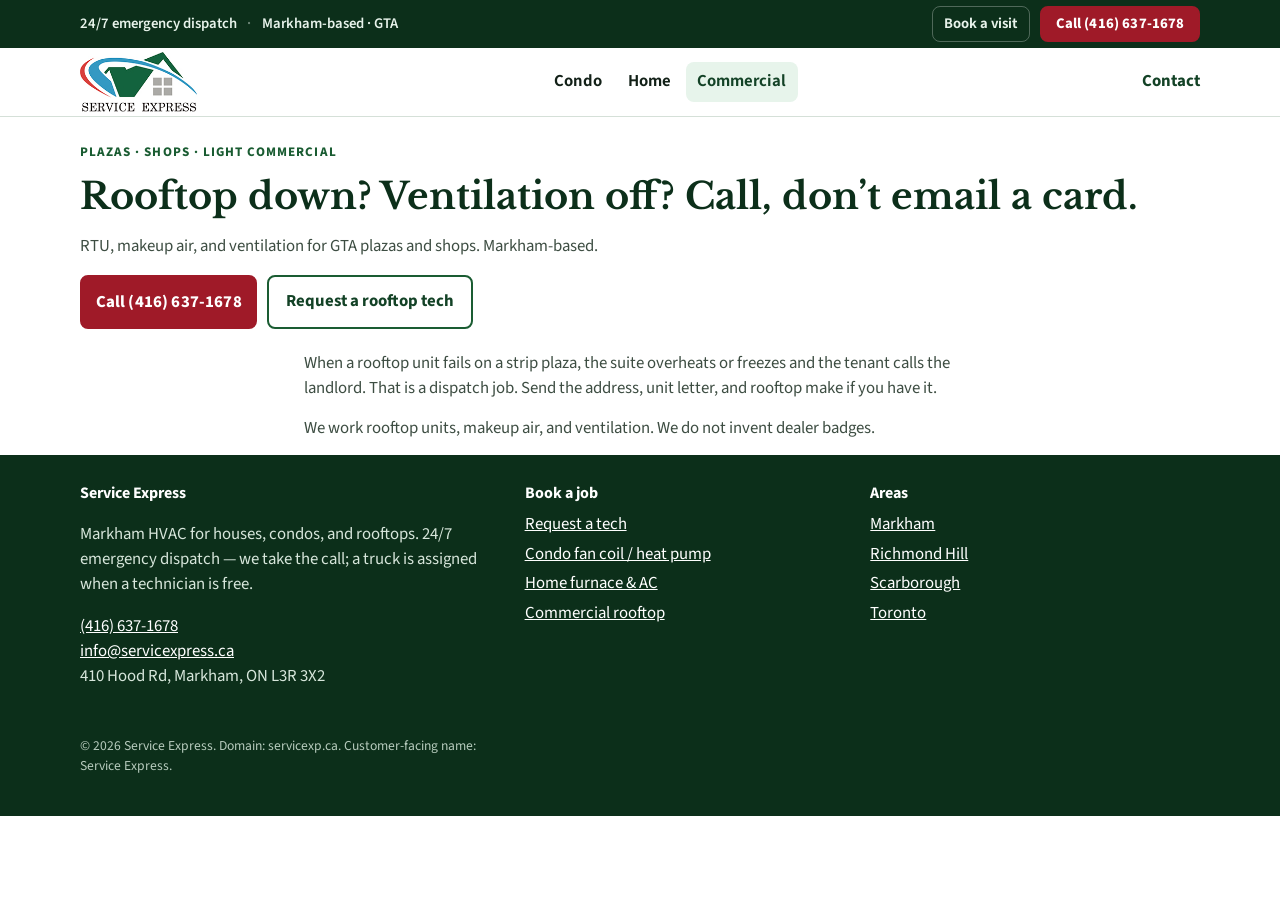
==== preview/pages/commercial-hvac-contractor-gta.html @ 5fd20556 "Rebuild Service Express ads landing as a GTA dispatch page Replace the four-card contact template wi" ====
<!doctype html>
<html lang="en-CA">
<head>
  <meta charset="utf-8">
  <meta name="viewport" content="width=device-width, initial-scale=1">
  <title>Commercial Rooftop HVAC GTA | Service Express</title>
  <meta name="description" content="RTU, makeup air, ventilation. Call (416) 637-1678.">
  <link rel="canonical" href="https://www.servicexp.ca/pages/commercial-hvac-contractor-gta">
  <link rel="preconnect" href="https://fonts.googleapis.com">
  <link rel="preconnect" href="https://fonts.gstatic.com" crossorigin>
  <link href="https://fonts.googleapis.com/css2?family=Libre+Baskerville:wght@700&family=Source+Sans+3:wght@450;600;650;700;750&display=swap" rel="stylesheet">
  <link rel="stylesheet" href="../assets/theme.css">
  <script type="application/ld+json">
{
  "@context": "https://schema.org",
  "@type": ["HVACBusiness", "LocalBusiness"],
  "name": "Service Express",
  "url": "https://www.servicexp.ca",
  "telephone": "+1-416-637-1678",
  "email": "info@servicexpress.ca",
  "address": {
    "@type": "PostalAddress",
    "streetAddress": "410 Hood Rd",
    "addressLocality": "Markham",
    "addressRegion": "ON",
    "postalCode": "L3R 3X2",
    "addressCountry": "CA"
  },
  "geo": { "@type": "GeoCoordinates", "latitude": 43.824766, "longitude": -79.336890 },
  "areaServed": ["Markham", "Richmond Hill", "Scarborough", "Toronto", "Greater Toronto Area"],
  "aggregateRating": { "@type": "AggregateRating", "ratingValue": "4.8", "bestRating": "5", "reviewCount": "400" }
}
</script>
</head>
<body>
  <a class="skip-link" href="#job-request">Skip to job request</a>
  <div class="sx-sticky">
    <div class="wrap">
      <div class="sx-sticky__meta">
        <span>24/7 emergency dispatch</span>
        <span class="sx-sticky__dot" aria-hidden="true">·</span>
        <span>Markham-based · GTA</span>
      </div>
      <div class="sx-sticky__meta">
        <a class="btn-ghost" href="../pages/contact-residential-commercial-hvac-company-gta.html#job-request">Book a visit</a>
        <a class="btn-call" href="tel:+14166371678">Call (416) 637-1678</a>
      </div>
    </div>
  </div>
  <header class="sx-header">
    <div class="wrap">
      <a class="logo" href="../index.html"><img src="../assets/logo.png" width="118" height="60" alt="Service Express"></a>
      <nav aria-label="Primary">
        <ul class="nav-doors">
          <li><a href="../pages/condo-hvac-repair-maintenance.html">Condo</a></li>
          <li><a href="../pages/residential-hvac-contractor-gta.html">Home</a></li>
          <li><a href="../pages/commercial-hvac-contractor-gta.html" aria-current="page">Commercial</a></li>
        </ul>
      </nav>
      <a class="nav-contact" href="../pages/contact-residential-commercial-hvac-company-gta.html">Contact</a>
      <button class="menu-toggle" type="button" data-menu-toggle aria-expanded="false" aria-controls="mobile-nav">Menu</button>
    </div>
    <div id="mobile-nav" class="nav-panel" data-nav-panel hidden>
      <a href="../pages/condo-hvac-repair-maintenance.html">Condo</a>
      <a href="../pages/residential-hvac-contractor-gta.html">Home</a>
      <a href="../pages/commercial-hvac-contractor-gta.html">Commercial</a>
      <a href="../pages/contact-residential-commercial-hvac-company-gta.html">Contact</a>
      <a href="tel:+14166371678">Call (416) 637-1678</a>
    </div>
  </header>
  <main id="main">

<section class="page-hero">
  <div class="wrap">
    <p class="kicker">Plazas · shops · light commercial</p>
    <h1>Rooftop down? Ventilation off? Call, don’t email a card.</h1>
    <p class="lede">RTU, makeup air, and ventilation for GTA plazas and shops. Markham-based.</p>
    <div class="hero__actions">
      <a class="btn-call" href="tel:+14166371678">Call (416) 637-1678</a>
      <a class="btn-outline" href="contact-residential-commercial-hvac-company-gta.html?job=commercial&amp;property=commercial#job-request">Request a rooftop tech</a>
    </div>
  </div>
</section>
<section>
  <div class="wrap prose"><p>When a rooftop unit fails on a strip plaza, the suite overheats or freezes and the tenant calls the landlord. That is a dispatch job. Send the address, unit letter, and rooftop make if you have it.</p><p>We work rooftop units, makeup air, and ventilation. We do not invent dealer badges.</p></div>
</section>

  </main>
  <footer class="sx-footer">
    <div class="wrap">
      <div>
        <h2>Service Express</h2>
        <p>Markham HVAC for houses, condos, and rooftops. 24/7 emergency dispatch — we take the call; a truck is assigned when a technician is free.</p>
        <p><a href="tel:+14166371678">(416) 637-1678</a><br><a href="mailto:info@servicexpress.ca">info@servicexpress.ca</a><br>410 Hood Rd, Markham, ON L3R 3X2</p>
      </div>
      <div>
        <h3>Book a job</h3>
        <ul>
          <li><a href="../pages/contact-residential-commercial-hvac-company-gta.html">Request a tech</a></li>
          <li><a href="../pages/condo-hvac-repair-maintenance.html">Condo fan coil / heat pump</a></li>
          <li><a href="../pages/residential-hvac-contractor-gta.html">Home furnace &amp; AC</a></li>
          <li><a href="../pages/commercial-hvac-contractor-gta.html">Commercial rooftop</a></li>
        </ul>
      </div>
      <div>
        <h3>Areas</h3>
        <ul>
          <li><a href="../pages/service-areas/hvac-contractor-markham-on.html">Markham</a></li>
          <li><a href="../pages/service-areas/hvac-contractor-richmond-hill-on.html">Richmond Hill</a></li>
          <li><a href="../pages/service-areas/hvac-contractor-scarborough-on.html">Scarborough</a></li>
          <li><a href="../pages/service-areas/hvac-contractor-toronto-on.html">Toronto</a></li>
        </ul>
      </div>
    </div>
    <div class="wrap legal">
      <p>© 2026 Service Express. Domain: servicexp.ca. Customer-facing name: Service Express.</p>
    </div>
  </footer>
  <div class="dock" role="navigation" aria-label="Call or book">
    <a class="btn-call" href="tel:+14166371678">Call (416) 637-1678</a>
    <a class="btn-primary" href="../pages/contact-residential-commercial-hvac-company-gta.html#job-request">Request a tech</a>
  </div>
  <script src="../assets/theme.js"></script>
</body>
</html>
---- preview/assets/theme.css ----
/* Service Express — dispatch theme. Green + house mark. Red only on Call. */
:root {
  --green-900: #0c2f1a;
  --green-800: #134226;
  --green-700: #1a5c32;
  --green-600: #217a3f;
  --green-500: #2d8f4b;
  --green-100: #e7f4eb;
  --green-50: #f3faf5;
  --ink: #122017;
  --ink-soft: #3d4d42;
  --line: #d5e0d8;
  --paper: #f6f8f6;
  --white: #ffffff;
  --call: #9f1a28;
  --call-hover: #7f1320;
  --call-ink: #ffffff;
  --focus: #134226;
  --shadow: 0 10px 28px rgba(12, 47, 26, 0.08);
  --radius: 12px;
  --max: 1120px;
  --sticky-h: 48px;
  --header-h: 68px;
  --font: "Source Sans 3", "Segoe UI", sans-serif;
  --display: "Libre Baskerville", Georgia, serif;
}

*,
*::before,
*::after { box-sizing: border-box; }

html { scroll-behavior: smooth; }

body {
  margin: 0;
  color: var(--ink);
  background: var(--white);
  font-family: var(--font);
  font-size: 1.05rem;
  line-height: 1.5;
  padding-top: var(--sticky-h);
  padding-bottom: 72px;
}

@media (min-width: 800px) {
  body { padding-bottom: 0; }
}

img { max-width: 100%; height: auto; display: block; }
a { color: var(--green-700); }
a:hover { color: var(--green-800); }

.skip-link {
  position: absolute;
  left: -999px;
  top: 0;
  background: var(--green-800);
  color: #fff;
  padding: 0.5rem 0.8rem;
  z-index: 80;
}
.skip-link:focus { left: 0.5rem; top: 0.5rem; }

.wrap {
  width: min(var(--max), calc(100% - 2rem));
  margin-inline: auto;
}

/* Utility / sticky dispatch */
.sx-sticky {
  position: fixed;
  top: 0;
  left: 0;
  right: 0;
  z-index: 50;
  background: var(--green-900);
  color: #e8f3eb;
  min-height: var(--sticky-h);
  display: flex;
  align-items: center;
}
.sx-sticky .wrap {
  display: flex;
  align-items: center;
  justify-content: space-between;
  gap: 0.75rem;
  width: min(var(--max), calc(100% - 1.25rem));
}
.sx-sticky__meta {
  display: flex;
  align-items: center;
  gap: 0.65rem;
  font-size: 0.92rem;
  font-weight: 600;
}
.sx-sticky__dot { opacity: 0.45; }
@media (max-width: 700px) {
  .hide-sm { display: none; }
}
.btn-call {
  display: inline-flex;
  align-items: center;
  justify-content: center;
  gap: 0.4rem;
  background: var(--call);
  color: var(--call-ink) !important;
  text-decoration: none;
  font-weight: 750;
  letter-spacing: 0.01em;
  border-radius: 8px;
  padding: 0.45rem 0.85rem;
  border: 2px solid var(--call);
  line-height: 1.2;
}
.btn-call:hover { background: var(--call-hover); border-color: var(--call-hover); color: #fff !important; }
.btn-call--xl {
  min-height: 56px;
  font-size: 1.2rem;
  padding: 0.85rem 1.15rem;
  width: 100%;
}
.btn-ghost {
  display: inline-flex;
  align-items: center;
  justify-content: center;
  gap: 0.35rem;
  color: #e8f3eb !important;
  text-decoration: none;
  font-weight: 650;
  font-size: 0.92rem;
  border: 1px solid rgba(255,255,255,0.28);
  border-radius: 8px;
  padding: 0.38rem 0.7rem;
}
.btn-ghost:hover { background: rgba(255,255,255,0.08); }
.btn-primary {
  display: inline-flex;
  align-items: center;
  justify-content: center;
  background: var(--green-700);
  color: #fff !important;
  text-decoration: none;
  font-weight: 700;
  border-radius: 8px;
  padding: 0.75rem 1.05rem;
  border: 2px solid var(--green-700);
}
.btn-primary:hover { background: var(--green-800); border-color: var(--green-800); }
.btn-outline {
  display: inline-flex;
  align-items: center;
  justify-content: center;
  background: #fff;
  color: var(--green-800) !important;
  text-decoration: none;
  font-weight: 700;
  border-radius: 8px;
  padding: 0.75rem 1.05rem;
  border: 2px solid var(--green-700);
}
.btn-outline:hover { background: var(--green-50); }

/* Header */
.sx-header {
  background: #fff;
  border-bottom: 1px solid var(--line);
}
.sx-header .wrap {
  display: flex;
  align-items: center;
  justify-content: space-between;
  min-height: var(--header-h);
  gap: 1rem;
}
.logo {
  display: flex;
  align-items: center;
  gap: 0.55rem;
  text-decoration: none;
  color: var(--ink);
}
.logo img { width: 118px; height: auto; }
.nav-doors {
  display: none;
  gap: 0.25rem;
  list-style: none;
  margin: 0;
  padding: 0;
}
.nav-doors a {
  display: block;
  text-decoration: none;
  color: var(--ink);
  font-weight: 650;
  padding: 0.45rem 0.7rem;
  border-radius: 8px;
}
.nav-doors a:hover,
.nav-doors a[aria-current="page"] { background: var(--green-100); color: var(--green-800); }
.nav-contact {
  display: none;
  font-weight: 700;
  text-decoration: none;
  color: var(--green-800);
}
.menu-toggle {
  border: 1px solid var(--line);
  background: #fff;
  border-radius: 8px;
  min-height: 40px;
  padding: 0 0.7rem;
  font: inherit;
  font-weight: 650;
}
.nav-panel[hidden] { display: none; }
.nav-panel {
  border-top: 1px solid var(--line);
  background: #fff;
  padding: 0.75rem 1rem 1rem;
}
.nav-panel a {
  display: block;
  padding: 0.65rem 0.2rem;
  text-decoration: none;
  color: var(--ink);
  font-weight: 650;
  border-bottom: 1px solid var(--paper);
}

@media (min-width: 860px) {
  .nav-doors, .nav-contact { display: flex; }
  .menu-toggle, .nav-panel { display: none !important; }
}

/* Hero */
.hero {
  background:
    linear-gradient(180deg, var(--green-50) 0%, #fff 70%);
  padding: 1.6rem 0 1.4rem;
  border-bottom: 1px solid var(--line);
}
.hero__grid {
  display: grid;
  gap: 1.25rem;
}
.kicker {
  margin: 0 0 0.45rem;
  font-size: 0.82rem;
  font-weight: 750;
  letter-spacing: 0.08em;
  text-transform: uppercase;
  color: var(--green-700);
}
.hero h1 {
  margin: 0 0 0.7rem;
  font-family: var(--display);
  font-size: clamp(1.7rem, 4vw, 2.45rem);
  line-height: 1.18;
  font-weight: 700;
  color: var(--green-900);
}
.lede {
  margin: 0 0 1rem;
  color: var(--ink-soft);
  max-width: 40rem;
}
.hero__actions {
  display: flex;
  flex-wrap: wrap;
  gap: 0.6rem;
  margin-bottom: 1rem;
}
.chips {
  display: flex;
  flex-wrap: wrap;
  gap: 0.45rem;
  padding: 0;
  margin: 0;
  list-style: none;
}
.chips li {
  background: #fff;
  border: 1px solid var(--line);
  border-radius: 999px;
  padding: 0.28rem 0.65rem;
  font-size: 0.86rem;
  font-weight: 650;
  color: var(--green-800);
}

/* Job picker */
.picker {
  padding: 1.5rem 0 0.5rem;
}
.picker h2,
.proof h2,
.systems h2,
.nap h2,
.faq h2,
.section-title {
  margin: 0 0 0.35rem;
  font-size: 1.45rem;
  color: var(--green-900);
}
.section-sub {
  margin: 0 0 1rem;
  color: var(--ink-soft);
}
.picker-block { margin-bottom: 1rem; }
.picker-block legend,
.field-label {
  display: block;
  font-weight: 700;
  margin-bottom: 0.45rem;
  color: var(--ink);
}
.options {
  display: grid;
  grid-template-columns: 1fr 1fr;
  gap: 0.5rem;
}
@media (min-width: 720px) {
  .options--jobs { grid-template-columns: repeat(3, 1fr); }
  .options--prop { grid-template-columns: repeat(3, 1fr); }
}
.options label {
  display: flex;
  align-items: flex-start;
  gap: 0.45rem;
  border: 1px solid var(--line);
  border-radius: 10px;
  padding: 0.7rem 0.75rem;
  background: #fff;
  cursor: pointer;
  font-weight: 650;
  min-height: 52px;
}
.options input { margin-top: 0.2rem; accent-color: var(--green-700); }
.options label:has(input:checked) {
  border-color: var(--green-600);
  background: var(--green-50);
  box-shadow: inset 0 0 0 1px var(--green-600);
}

/* Form */
.dispatch {
  padding: 1.25rem 0 1.75rem;
}
.dispatch__grid {
  display: grid;
  gap: 1rem;
}
@media (min-width: 860px) {
  .dispatch__grid { grid-template-columns: 1.2fr 0.8fr; align-items: start; }
}
.card {
  background: #fff;
  border: 1px solid var(--line);
  border-radius: var(--radius);
  padding: 1rem 1rem 1.1rem;
  box-shadow: var(--shadow);
}
.call-card {
  background: var(--green-900);
  color: #eaf4ed;
  border: 0;
}
.call-card h3 { margin: 0 0 0.4rem; color: #fff; font-size: 1.35rem; }
.call-card p { margin: 0 0 0.9rem; color: #d5e6da; }
.field { margin-bottom: 0.8rem; }
.field input[type="text"],
.field input[type="tel"],
.field input[type="email"],
.field input[type="file"],
.field textarea,
.field select {
  width: 100%;
  min-height: 46px;
  border: 1px solid #b7c6bb;
  border-radius: 8px;
  padding: 0.55rem 0.7rem;
  font: inherit;
  background: #fff;
  color: var(--ink);
}
.field textarea { min-height: 88px; resize: vertical; }
.field input:focus,
.field textarea:focus,
.field select:focus {
  outline: 3px solid #9ad0ad;
  outline-offset: 1px;
  border-color: var(--green-700);
}
.hint { display: block; margin-top: 0.25rem; color: var(--ink-soft); font-size: 0.88rem; }
.check {
  display: flex;
  gap: 0.55rem;
  align-items: flex-start;
  font-weight: 650;
  background: #fff6f6;
  border: 1px solid #e8c4c8;
  border-radius: 8px;
  padding: 0.7rem 0.75rem;
}
.check input { margin-top: 0.2rem; accent-color: var(--call); }
.btn-submit {
  width: 100%;
  min-height: 52px;
  border: 0;
  border-radius: 8px;
  background: var(--green-700);
  color: #fff;
  font: inherit;
  font-weight: 750;
  cursor: pointer;
}
.btn-submit:hover { background: var(--green-800); }
.form-status[hidden] { display: none; }
.form-status {
  margin: 0 0 0.75rem;
  padding: 0.6rem 0.7rem;
  border-radius: 8px;
  background: #fff4f4;
  color: #7a1520;
  font-weight: 650;
}

/* Proof */
.proof { padding: 0.4rem 0 1.7rem; background: var(--paper); }
.proof .wrap { padding-top: 1.5rem; padding-bottom: 0.4rem; }
.reviews {
  display: grid;
  gap: 0.75rem;
}
@media (min-width: 800px) { .reviews { grid-template-columns: repeat(3, 1fr); } }
.review {
  background: #fff;
  border: 1px solid var(--line);
  border-radius: var(--radius);
  padding: 0.95rem;
}
.review blockquote { margin: 0 0 0.7rem; }
.review footer { font-size: 0.92rem; color: var(--ink-soft); font-weight: 650; }
.stars { color: var(--green-700); letter-spacing: 0.08em; margin-bottom: 0.35rem; }

/* Systems */
.systems { padding: 1.6rem 0; }
.sys-grid {
  display: grid;
  gap: 0.75rem;
}
@media (min-width: 800px) { .sys-grid { grid-template-columns: repeat(3, 1fr); } }
.sys {
  border: 1px solid var(--line);
  border-radius: var(--radius);
  padding: 0.95rem;
  background: #fff;
}
.sys h3 { margin: 0 0 0.55rem; font-size: 1.1rem; }
.sys ul { margin: 0; padding-left: 1.1rem; }
.sys li { margin: 0.2rem 0; }

/* Map / NAP */
.nap { padding: 0.2rem 0 1.8rem; background: var(--paper); }
.nap .wrap { padding-top: 1.5rem; }
.nap-grid {
  display: grid;
  gap: 0.9rem;
}
@media (min-width: 800px) { .nap-grid { grid-template-columns: 1fr 1fr; } }
.map-frame {
  position: relative;
  min-height: 320px;
  border-radius: var(--radius);
  overflow: hidden;
  border: 1px solid var(--line);
  background: #e8eee9;
}
.map-frame iframe {
  position: absolute;
  inset: 0;
  width: 100%;
  height: 100%;
  border: 0;
  display: block;
}
.nap-list { margin: 0; padding: 0; list-style: none; }
.nap-list li { margin: 0 0 0.65rem; }
.nap-list span { display: block; font-size: 0.8rem; font-weight: 750; letter-spacing: 0.04em; text-transform: uppercase; color: var(--green-700); }

/* FAQ */
.faq { padding: 1.6rem 0 2rem; }
.faq details {
  border-bottom: 1px solid var(--line);
  padding: 0.75rem 0;
}
.faq summary {
  cursor: pointer;
  font-weight: 750;
  color: var(--green-900);
}
.faq details p { margin: 0.5rem 0 0; color: var(--ink-soft); }

/* Footer */
.sx-footer {
  background: var(--green-900);
  color: #d7e6db;
  padding: 1.6rem 0 5.5rem;
}
@media (min-width: 800px) { .sx-footer { padding-bottom: 1.6rem; } }
.sx-footer a { color: #fff; }
.sx-footer .wrap {
  display: grid;
  gap: 1rem;
}
@media (min-width: 800px) {
  .sx-footer .wrap { grid-template-columns: 1.3fr 1fr 1fr; }
}
.sx-footer h2, .sx-footer h3 { color: #fff; margin: 0 0 0.45rem; font-size: 1rem; }
.sx-footer ul { margin: 0; padding: 0; list-style: none; }
.sx-footer li { margin: 0.28rem 0; }
.legal { margin-top: 1rem; font-size: 0.85rem; color: #b7cbbd; }

/* Mobile dock */
.dock {
  position: fixed;
  left: 0;
  right: 0;
  bottom: 0;
  z-index: 40;
  background: #fff;
  border-top: 1px solid var(--line);
  padding: 0.55rem 0.75rem calc(0.55rem + env(safe-area-inset-bottom));
  display: grid;
  grid-template-columns: 1fr 1fr;
  gap: 0.5rem;
}
@media (min-width: 800px) { .dock { display: none; } }

/* Inner pages */
.page-hero { padding: 1.6rem 0 0.4rem; }
.page-hero h1 {
  font-family: var(--display);
  font-size: clamp(1.7rem, 4vw, 2.3rem);
  margin: 0 0 0.6rem;
  color: var(--green-900);
}
.prose { max-width: 42rem; }
.prose p { margin: 0 0 0.9rem; color: var(--ink-soft); }
.prose h2 { margin: 1.4rem 0 0.5rem; color: var(--green-900); font-size: 1.25rem; }
.prose ul { color: var(--ink-soft); }
.product-grid, .door-grid {
  display: grid;
  gap: 0.75rem;
  margin: 1rem 0 1.5rem;
}
@media (min-width: 800px) {
  .product-grid, .door-grid { grid-template-columns: repeat(3, 1fr); }
}
.door {
  display: block;
  text-decoration: none;
  color: inherit;
  border: 1px solid var(--line);
  border-radius: var(--radius);
  padding: 1rem;
  background: #fff;
}
.door:hover { border-color: var(--green-600); background: var(--green-50); }
.door h2, .door h3 { margin: 0 0 0.35rem; color: var(--green-900); }
.area-links { display: flex; flex-wrap: wrap; gap: 0.45rem; margin: 0.8rem 0 0; }
.area-links a {
  border: 1px solid var(--line);
  border-radius: 999px;
  padding: 0.3rem 0.7rem;
  text-decoration: none;
  font-weight: 650;
}

.thanks { padding: 2rem 0 3rem; }
.thanks h1 { font-family: var(--display); color: var(--green-900); }

@media (prefers-reduced-motion: reduce) {
  html { scroll-behavior: auto; }
}
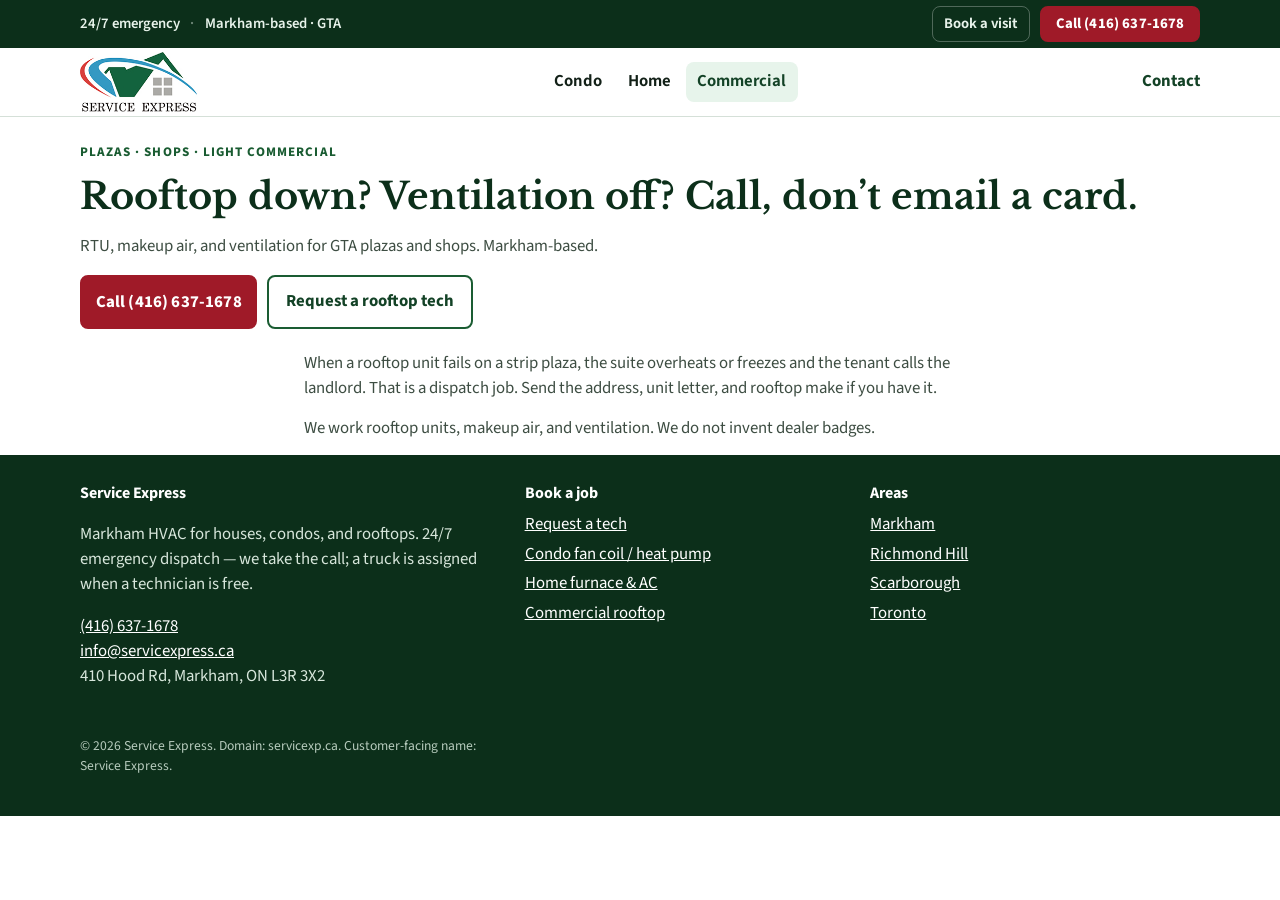
==== commit 911a4027: "Tighten mobile dispatch bar and show form errors in one message Keep HTML5 from swallowing the job-t" ====
--- a/preview/pages/commercial-hvac-contractor-gta.html
+++ b/preview/pages/commercial-hvac-contractor-gta.html
@@ -37,12 +37,12 @@
   <div class="sx-sticky">
     <div class="wrap">
       <div class="sx-sticky__meta">
-        <span>24/7 emergency dispatch</span>
-        <span class="sx-sticky__dot" aria-hidden="true">·</span>
-        <span>Markham-based · GTA</span>
+        <span>24/7 emergency</span>
+        <span class="sx-sticky__dot hide-sm" aria-hidden="true">·</span>
+        <span class="hide-sm">Markham-based · GTA</span>
       </div>
       <div class="sx-sticky__meta">
-        <a class="btn-ghost" href="../pages/contact-residential-commercial-hvac-company-gta.html#job-request">Book a visit</a>
+        <a class="btn-ghost hide-sm" href="../pages/contact-residential-commercial-hvac-company-gta.html#job-request">Book a visit</a>
         <a class="btn-call" href="tel:+14166371678">Call (416) 637-1678</a>
       </div>
     </div>
--- a/preview/assets/theme.css
+++ b/preview/assets/theme.css
@@ -95,7 +95,9 @@
 }
 .sx-sticky__dot { opacity: 0.45; }
 @media (max-width: 700px) {
-  .hide-sm { display: none; }
+  .hide-sm { display: none !important; }
+  .sx-sticky .wrap { width: calc(100% - 1rem); }
+  .btn-call { padding: 0.45rem 0.7rem; font-size: 0.95rem; }
 }
 .btn-call {
   display: inline-flex;
